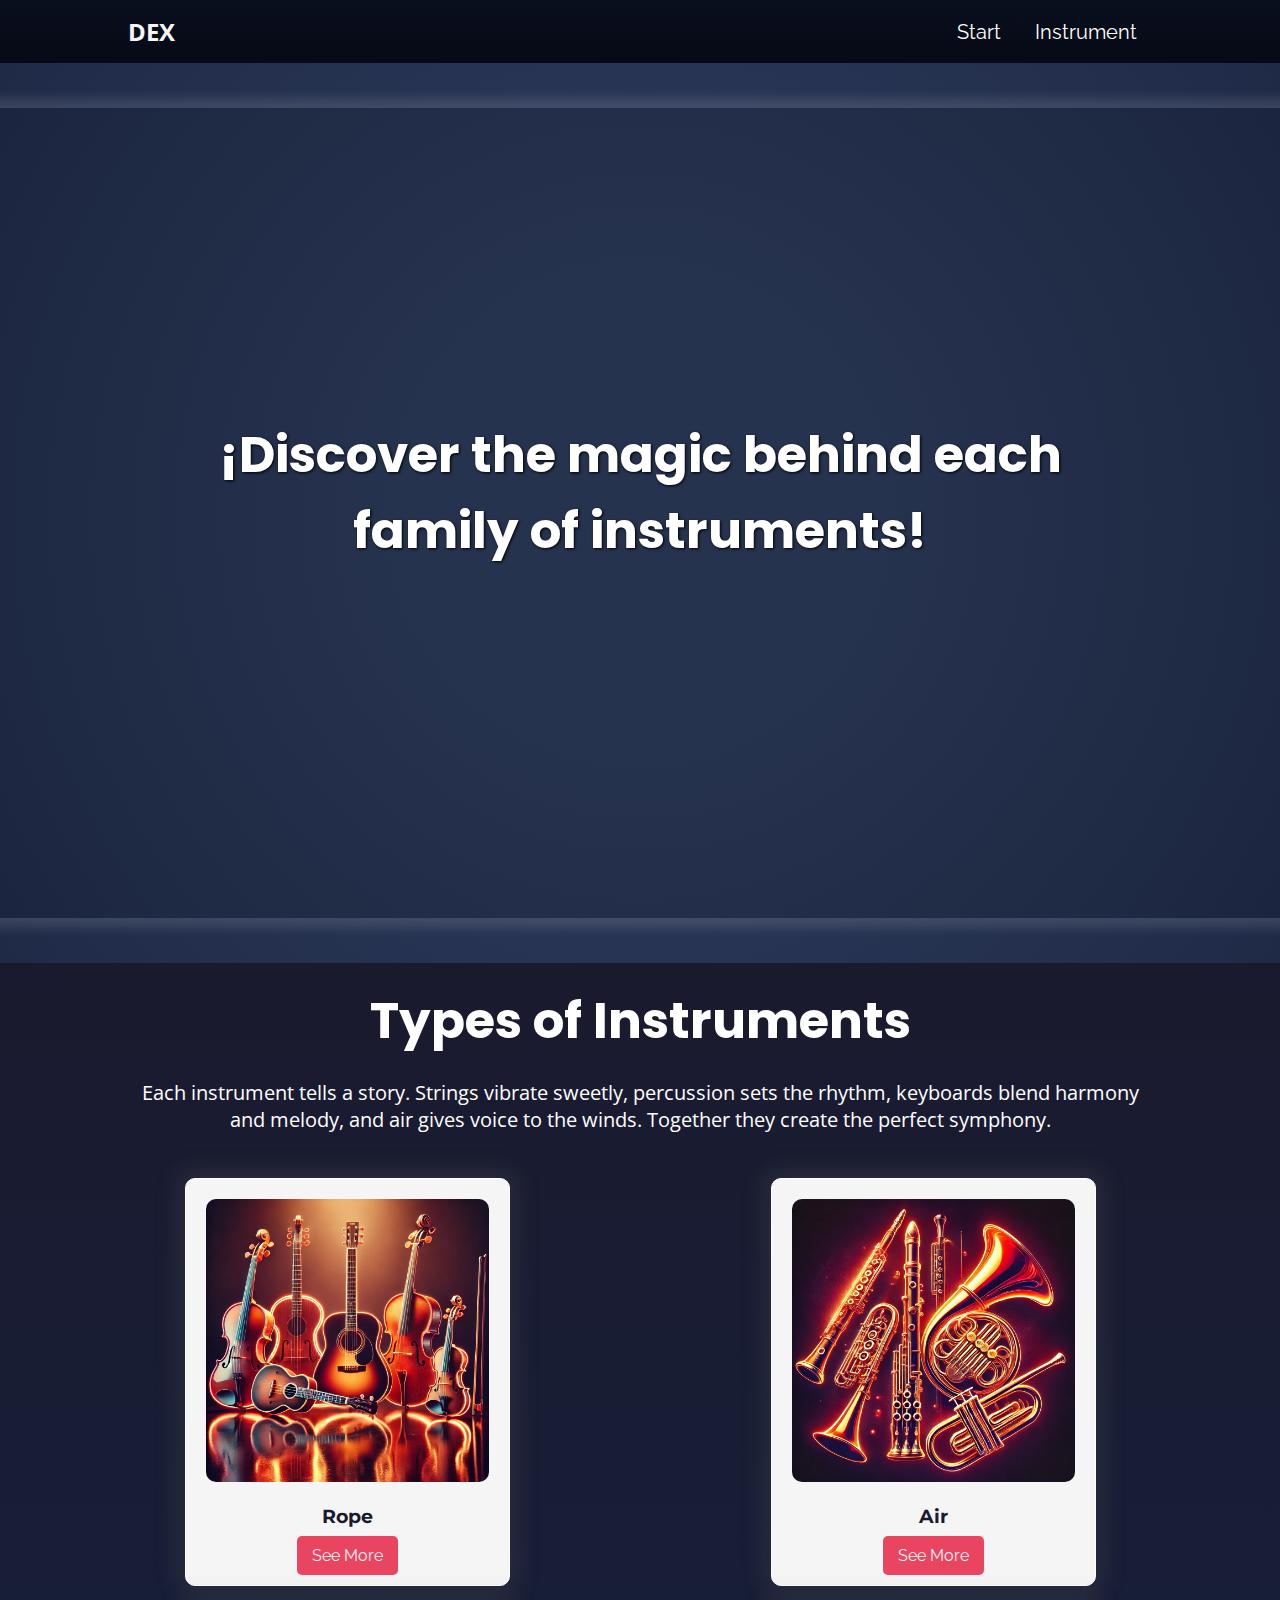
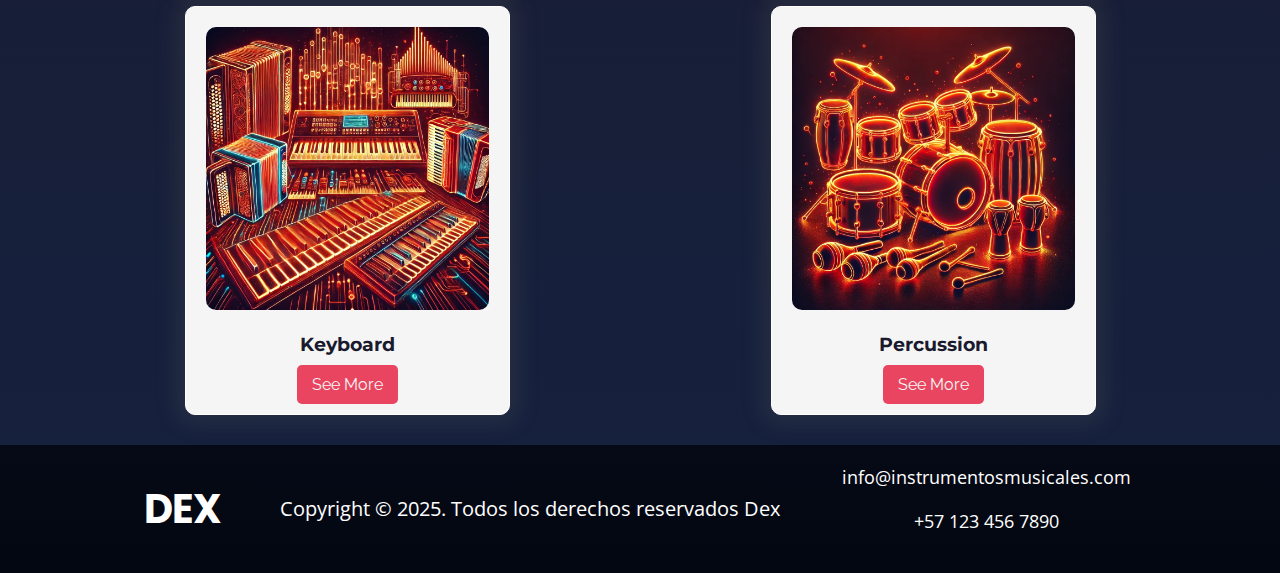
==== index.html @ 6aee136b "Modificaciones" ====
<!DOCTYPE html>
<html lang="en">

<head>
  <meta charset="UTF-8">
  <meta name="viewport" content="width=device-width, initial-scale=1.0">
  <title>Proyecto</title>
  <link rel="stylesheet" href="/css/index_style.css">
  <link rel="stylesheet" href="/css/style_global.css">
  <link rel="stylesheet"
    href="https://maxst.icons8.com/vue-static/landings/line-awesome/line-awesome/1.3.0/css/line-awesome.min.css">

</head>

<body>
  <nav>
    <div class="con_nav">
      <div class="texto_nav">
        <p class="nombre_nav">DEX</p>
      </div>
      <div class="links">
        <a class="link1" href="/html/index.html">Start</a>
        <a class="link2" href="#seccion2">Instrument</a>
      </div>
    </div>
  </nav>


  <div class="contenedor_princ">

    <!-- contenedor que contendra la informacion de bienvenida -->
    <div class="seccion1">
      <div class="cont1">
        <span class="titulo_sec1">
          <h1>¡Discover the magic behind each family of instruments!</h1>
        </span>
        <span>
          <a href="#seccion2" class="las la-arrow-down"></a>
        </span>
      </div>
    </div>

    <!-- contenedor que contiene el texto sobre los instrumentos aver -->

    <div id="seccion2" class="seccion2">
      <div class="titulo_sec2">
        <h1>Types of Instruments</h1>
      </div>
      <div class="info_2">
        <p>Each instrument tells a story. Strings vibrate sweetly, percussion sets the rhythm, keyboards blend harmony
          and melody, and air gives voice to the winds. Together they create the perfect symphony.
        </p>
      </div>
      <div class="contenedor-cards">
        <div class="card">
          <img class="imgen-card" src="/img/CUERDA.jpg" alt="Guitarra" />
          <div class="item">
            <h3>Rope</h3>
            <a href="/html/cuerda.html" class="boton">See More</a>
          </div>
        </div>
        <div class="card">
          <img class="imgen-card" src="/img/AIRE.jpg" alt="Trompeta" />
          <div class="item">
            <h3>Air</h3>
            <a href="/html/aire.html" class="boton">See More</a>
          </div>
        </div>
        <div class="card">
          <img class="imgen-card" src="/img/TECLADO.jpg" alt="Piano" />
          <div class="item">
            <h3>Keyboard</h3>
            <a href="/html/teclado.html" class="boton">See More</a>
          </div>
        </div>
        <div class="card">
          <img class="imgen-card" src="/img/PERCUSION.jpg" alt="Batería" />
          <div class="item">
            <h3>Percussion</h3>
            <a href="/html/percusion.html" class="boton">See More</a>
          </div>
        </div>
      </div>
    </div>


    <!--footer-->

    <footer>
      <div class="contenido_footer">
        <h1>DEX</h1>
        <div class="copy">
          <p>Copyright © 2025. Todos los derechos reservados Dex</p>
        </div>
        <div class="link_footer">
          <div class="contacto">
            <a class="las la-envelope">
              <p>info@instrumentosmusicales.com</p>
            </a>
            <a class="las la-phone">
              <p>+57 123 456 7890</p>
            </a>
          </div>
          <div class="redes">
            <a href="" class="lab la-instagram"></a>
            <a href="" class="lab la-facebook"></a>
            <a href="" class="lab la-twitter"></a>
            <a href="" class="lab la-youtube"></a>
          </div>
        </div>
      </div>
  </div>
  </footer>

  </div>
</body>

</html>
---- css/index_style.css ----
body {
    margin: 0;
    color: #fff;
    font-family: Arial, sans-serif;
}

html {
    scroll-behavior: smooth;
}

/* Estilo contenedor principal */
.contenedor_princ {
    text-align: center;
}

.seccion1 {
    display: flex;
    align-items: center;
    justify-content: center;
    height: 100vh;
    background: radial-gradient(circle, #2C3A5A 30%, #1F2A47 100%);
}

.cont1 {
    display: flex;
    flex-direction: column;
    align-items: center;
    justify-content: center;
    width: 100%;
    height: 90%;
    background: rgba(0, 0, 0, 0.116);
    box-shadow: 0 0 10px 10px rgba(255, 255, 255, 0.116);
    text-shadow: 1px 1px 3px rgb(0, 0, 0);
}

.titulo_sec1 {
    display: flex;
    justify-content: center;
    align-items: center;
    color: #ffffff;
    font-size: 25px;
    width: 70%;
    margin-bottom: 40px;

}

.overlay {
    display: flex;
    flex-direction: column;
    justify-content: center;
    align-items: center;
    width: 90%;
    height: 75%;
    border-radius: 10px;
}

.seccion1 a {
    font-size: 40px;
    text-decoration: none;
    color: white;
    animation: flecha 3s ease-in-out infinite;
}

@keyframes flecha {
    0% {
        transform: scale(1);
    }

    50% {
        transform: scale(1.2);
    }

    100% {
        transform: scale(1);
    }

}

.info_1 {
    width: 60%;
    font-size: 20px;
    background-color: red;
}

.shape-divider {
    width: 100%;
    height: 100%;
    overflow: hidden;
    z-index: 1;
}

.shape-divider svg {
    display: block;
    width: 100%;
    height: 100%;
}


.seccion2 {
    display: flex;
    flex-direction: column;
    justify-content: center;
    align-items: center;
    background: linear-gradient(180deg, #1A1A2E 0%, #16213E 100%);
    z-index: 1;
}

.titulo_sec2 {
    width: 50%;
    font-size: 25px;
    margin: 20px 0 0 0;
    color: #ffffff;
}

.info_2 {
    margin: 0px 0 25px 0;
    font-size: 20px;
    width: 80%;
}

/* Títulos h1 sin margen */
h1 {
    margin: 0px;
}

/* Contenedor de tarjetas */
.contenedor-cards {
    display: grid;
    grid-template-columns: 1fr 1fr;
    gap: 20px;
    width: 90%;
    margin-bottom: 30px;
    justify-items: center;
}

/* Estilos para cada tarjeta */
.card {
    border-radius: 10px;
    padding: 20px;
    text-align: center;
    box-shadow: 0 0 20px 10px rgba(90, 89, 89, 0.228);
    width: 50%;
    transition: 0.3s ease-in-out;
    background-color: #F5F5F5;
    border: 1px solid #ffffff;
}

.card:hover {
    transform: scale(1.02);
}

/* Imagen dentro de la tarjeta */
.imgen-card {
    border-radius: 8px;
    background-position: center;
    width: 100%;
    border-radius: 10px;
}

/* Estilo para botones */
.boton {
    background-color: #E94560;
    color: #F5F5F5;
    padding: 10px 15px;
    border-radius: 5px;
    text-decoration: none;
    margin-top: 10px;
    transition: 0.3s ease;

}

.boton:hover {
    background-color: #D83450;
    color: #fff;
}

h3 {
    color: #1A1A2E;
}


@media (max-width:500px) {

    .titulo_sec1 {
        font-size: 20px;
    }

    .contenedor-cards {
        grid-template-columns: 1fr;
    }

    .card {
        width: 80%;
    }

    .titulo_sec2 {
        display: flex;
        align-items: center;
        justify-content: center;
        width: 50%;
        font-size: 20px;
    }

    .shape-divider svg {
        width: 100%;
        height: 100%;
    }
}
---- css/style_global.css ----
@import url('https://fonts.googleapis.com/css2?family=Montserrat:ital,wght@0,100..900;1,100..900&family=Open+Sans:ital,wght@0,300..800;1,300..800&family=Poppins:ital,wght@0,100;0,200;0,300;0,400;0,500;0,600;0,700;0,800;0,900;1,100;1,200;1,300;1,400;1,500;1,600;1,700;1,800;1,900&family=Raleway:ital,wght@0,100..900;1,100..900&display=swap');


/* ESTILO   */
nav {
    display: flex;
    justify-content: center;
    align-items: center;
    width: 100%;
    padding: 15px 0;
    position: sticky;
    top: 0;
    z-index: 2;
    background: linear-gradient(180deg, #0A0F1E 0%, #060A16 100%);
}

.con_nav {
    width: 80%;
    display: flex;
    justify-content: space-between;
    align-items: center;
}

.link1,
.link2,
.link3 {
    color: #fff;
    text-decoration: none;
    margin: 0 15px;
    font-size: 20px;
    transition: color 0.3s ease;
}

.texto_nav {
    display: flex;
    align-items: center;
    justify-content: center;
}

.nombre_nav {
    margin: 0;
    align-self: center;
    justify-content: center;
    font-size: 24px;
    font-weight: bold;
    color: #F5F5F5;
}

.links a:hover {
    color: #FFB400;
    border-bottom: 1px solid rgb(255, 255, 255);
}



/* FOOTER */

/* Pie de página */
footer {
    display: flex;
    align-items: center;
    justify-content: center;
    background: linear-gradient(180deg, #060A16 0%, #030711 100%);
    padding: 20px;
    text-align: center;
}

.contenido_footer {
    display: flex;
    align-items: center;
    justify-content: space-between;
    width: 80%;
}

.contenido_footer h1 {
    color: white;
    font-size: 40px;
}

.redes {
    margin: 20px 0;
}

.redes a {
    color: white;
    text-decoration: none;
    font-size: 25px;
    transition: .5s ease-in-out;
}

.redes a:hover {
    color: #FFB400;
}

.contacto {
    display: flex;
    flex-direction: column;
    row-gap: 20px;
}

.contacto a {
    display: flex;
    align-items: center;
    justify-content: center;
    color: white;
    text-decoration: none;
    font-size: 18px;
}

.contacto p {
    color: white;
    margin: 0 5px;
}

.copy {
    color: white;
    font-size: 20px;
}

h1 {
    font-family: "Poppins", sans-serif;
}

h3 {
    font-family: "Montserrat", sans-serif;
}

p {
    font-family: "Open Sans", sans-serif;
}

a {
    font-family: "Raleway", sans-serif;
}


@media (max-width:500px) {

    /* RESPONSIVE NAV */
    .con_nav {
        display: flex;
        flex-direction: column;
        justify-content: center;
        align-items: center;
        width: 100%;
    }

    .links {
        display: flex;
        align-items: center;
        justify-content: space-evenly;
        width: 100%;
    }

    .texto_nav {
        width: 100%;
        text-align: center;
    }

    /* RESPONSIVE FOOTER */
    .contenido_footer {
        display: flex;
        flex-direction: column;
        justify-content: center;
        align-items: center;
    }

    .copy {
        font-size: 15px;
        width: 100%;
    }

    a p{
        font-size: 15px;
    }

}

@media ((min-width:501px) and (max-width:900px)) {

    /* RESPONSIVE NAV */
    .con_nav {
        display: flex;
        flex-direction: column;
        justify-content: center;
        align-items: center;
        width: 100%;
    }

    .links {
        display: flex;
        align-items: center;
        justify-content: space-evenly;
        width: 100%;
    }

    .texto_nav {
        width: 100%;
        text-align: center;
    }

    /* RESPONSIVE FOOTER */

    footer{
        flex-direction: column;
    }
    .contenido_footer {
        flex-direction: column;
        justify-content: center;
        align-items: center;
    }

    .contacto{
        display: flex;
        flex-direction: column;
    }

    .copy {
        font-size: 18px;
        width: 100%;
    }

    a p{
        font-size: 18px;
    }

}
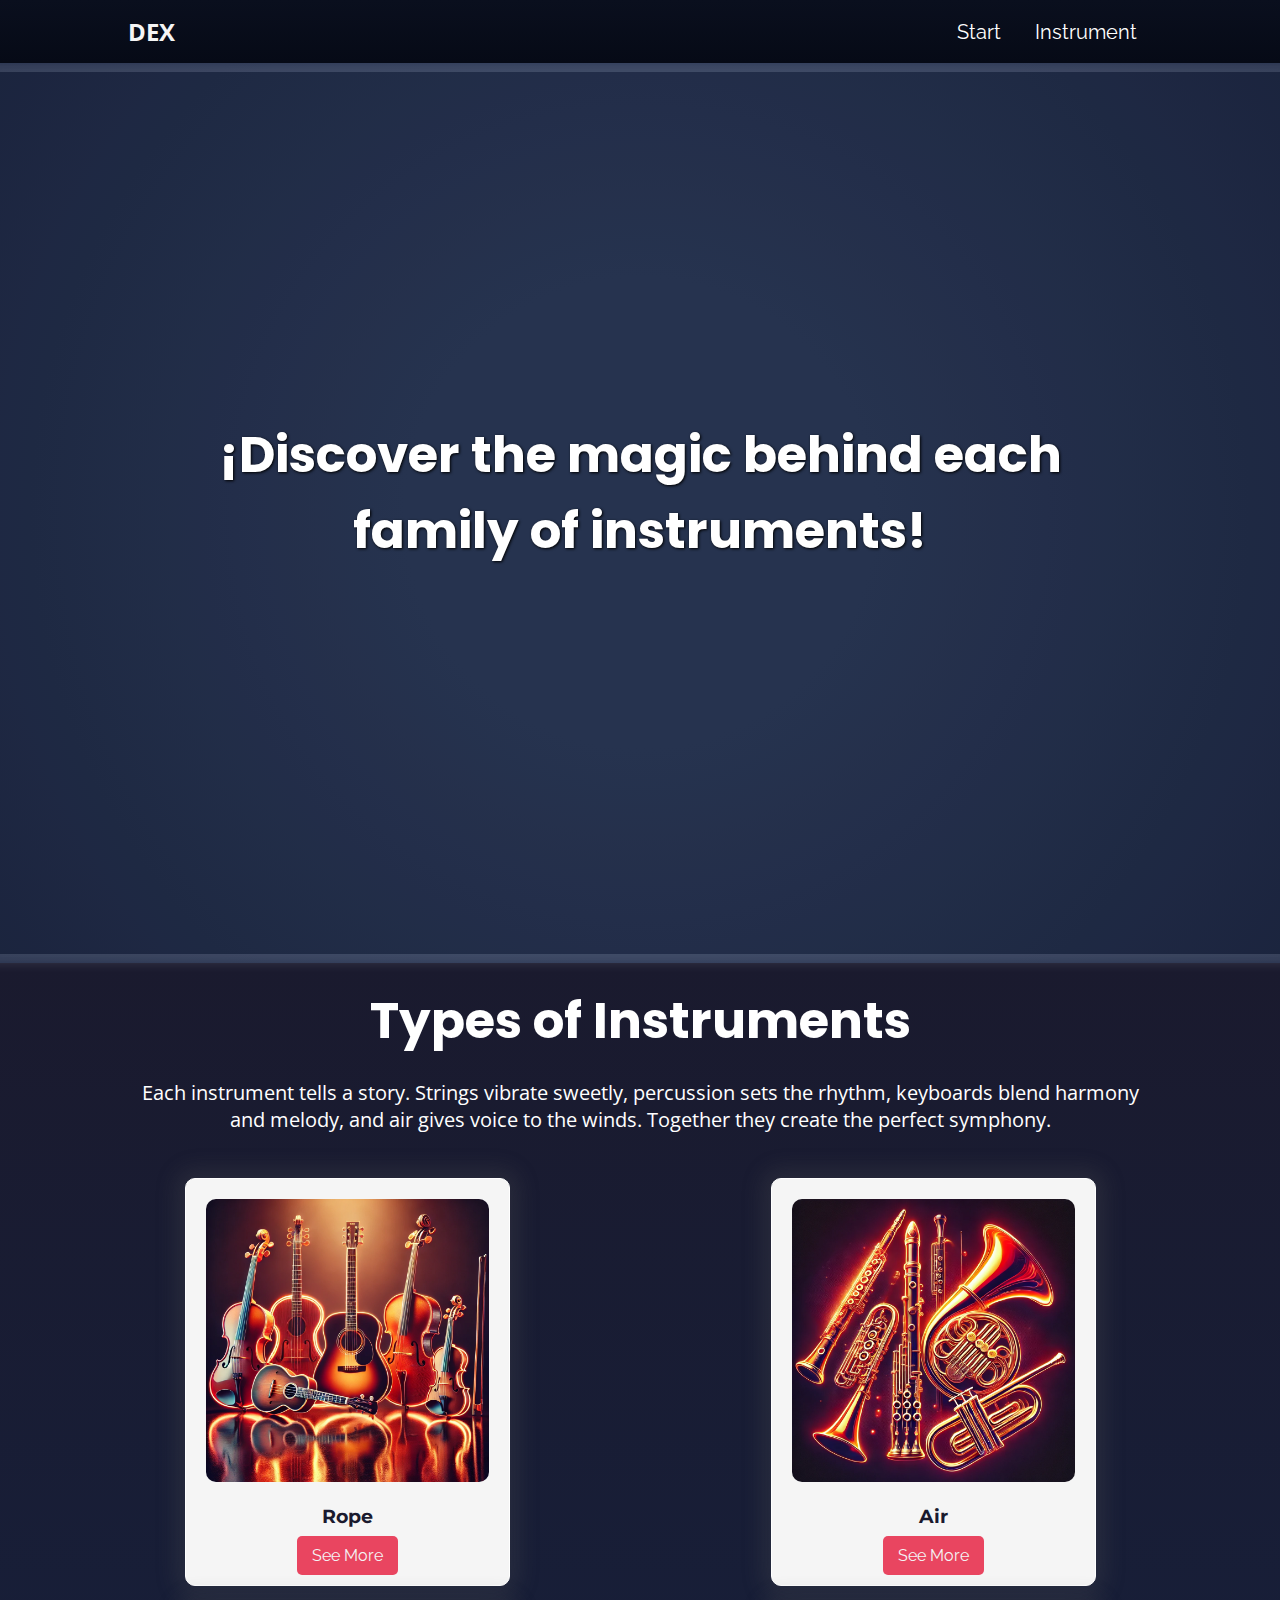
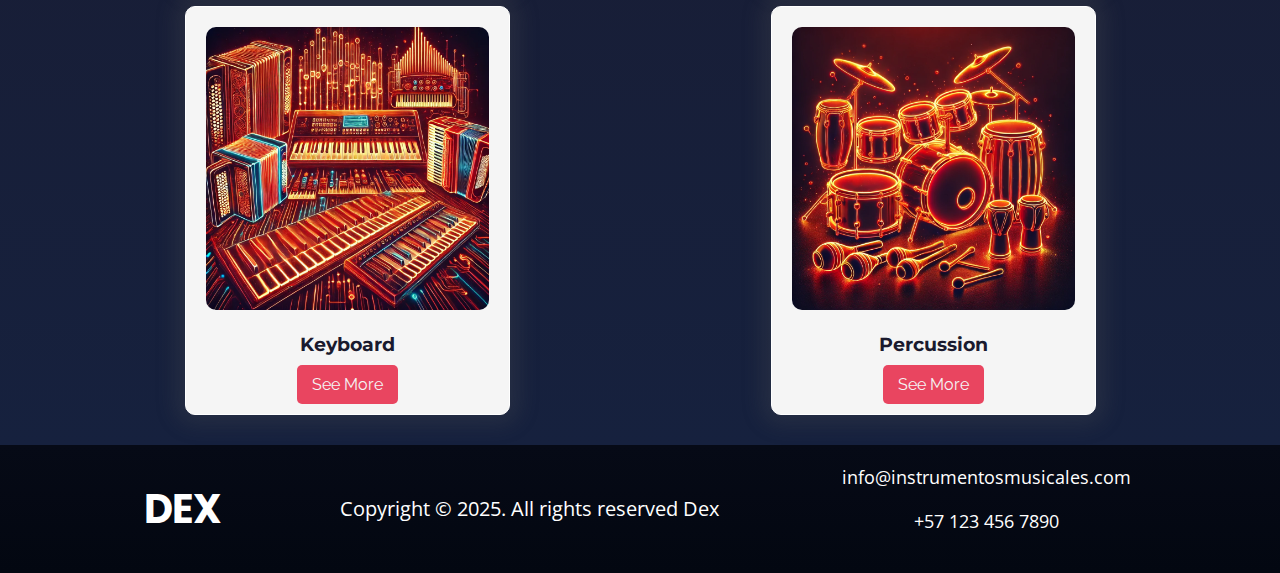
==== commit 3efc5226: "Modificaciones" ====
--- a/index.html
+++ b/index.html
@@ -7,9 +7,9 @@
   <title>Proyecto</title>
   <link rel="stylesheet" href="/css/index_style.css">
   <link rel="stylesheet" href="/css/style_global.css">
-  <link rel="stylesheet"
-    href="https://maxst.icons8.com/vue-static/landings/line-awesome/line-awesome/1.3.0/css/line-awesome.min.css">
+  <link rel="stylesheet" href="https://cdnjs.cloudflare.com/ajax/libs/animate.css/4.1.1/animate.min.css"/>
 
+  <link rel="stylesheet" href="https://maxst.icons8.com/vue-static/landings/line-awesome/line-awesome/1.3.0/css/line-awesome.min.css">
 </head>
 
 <body>
@@ -31,10 +31,10 @@
     <!-- contenedor que contendra la informacion de bienvenida -->
     <div class="seccion1">
       <div class="cont1">
-        <span class="titulo_sec1">
+        <span class="titulo_sec1  animate__animated animate__bounceInLeft">
           <h1>¡Discover the magic behind each family of instruments!</h1>
         </span>
-        <span>
+        <span class="animate__animated animate__backInLeft">
           <a href="#seccion2" class="las la-arrow-down"></a>
         </span>
       </div>
@@ -52,7 +52,7 @@
         </p>
       </div>
       <div class="contenedor-cards">
-        <div class="card">
+        <div class="card animate__animated animate__fadeIn">
           <img class="imgen-card" src="/img/CUERDA.jpg" alt="Guitarra" />
           <div class="item">
             <h3>Rope</h3>
@@ -90,7 +90,7 @@
       <div class="contenido_footer">
         <h1>DEX</h1>
         <div class="copy">
-          <p>Copyright © 2025. Todos los derechos reservados Dex</p>
+          <p>Copyright © 2025. All rights reserved Dex</p>
         </div>
         <div class="link_footer">
           <div class="contacto">
--- a/css/index_style.css
+++ b/css/index_style.css
@@ -27,7 +27,7 @@
     align-items: center;
     justify-content: center;
     width: 100%;
-    height: 90%;
+    height: 98%;
     background: rgba(0, 0, 0, 0.116);
     box-shadow: 0 0 10px 10px rgba(255, 255, 255, 0.116);
     text-shadow: 1px 1px 3px rgb(0, 0, 0);
@@ -67,7 +67,7 @@
     }
 
     50% {
-        transform: scale(1.2);
+        transform: scale(1.3);
     }
 
     100% {
--- a/css/style_global.css
+++ b/css/style_global.css
@@ -134,7 +134,7 @@
 }
 
 
-@media (max-width:500px) {
+@media (max-width:1024px) {
 
     /* RESPONSIVE NAV */
     .con_nav {
